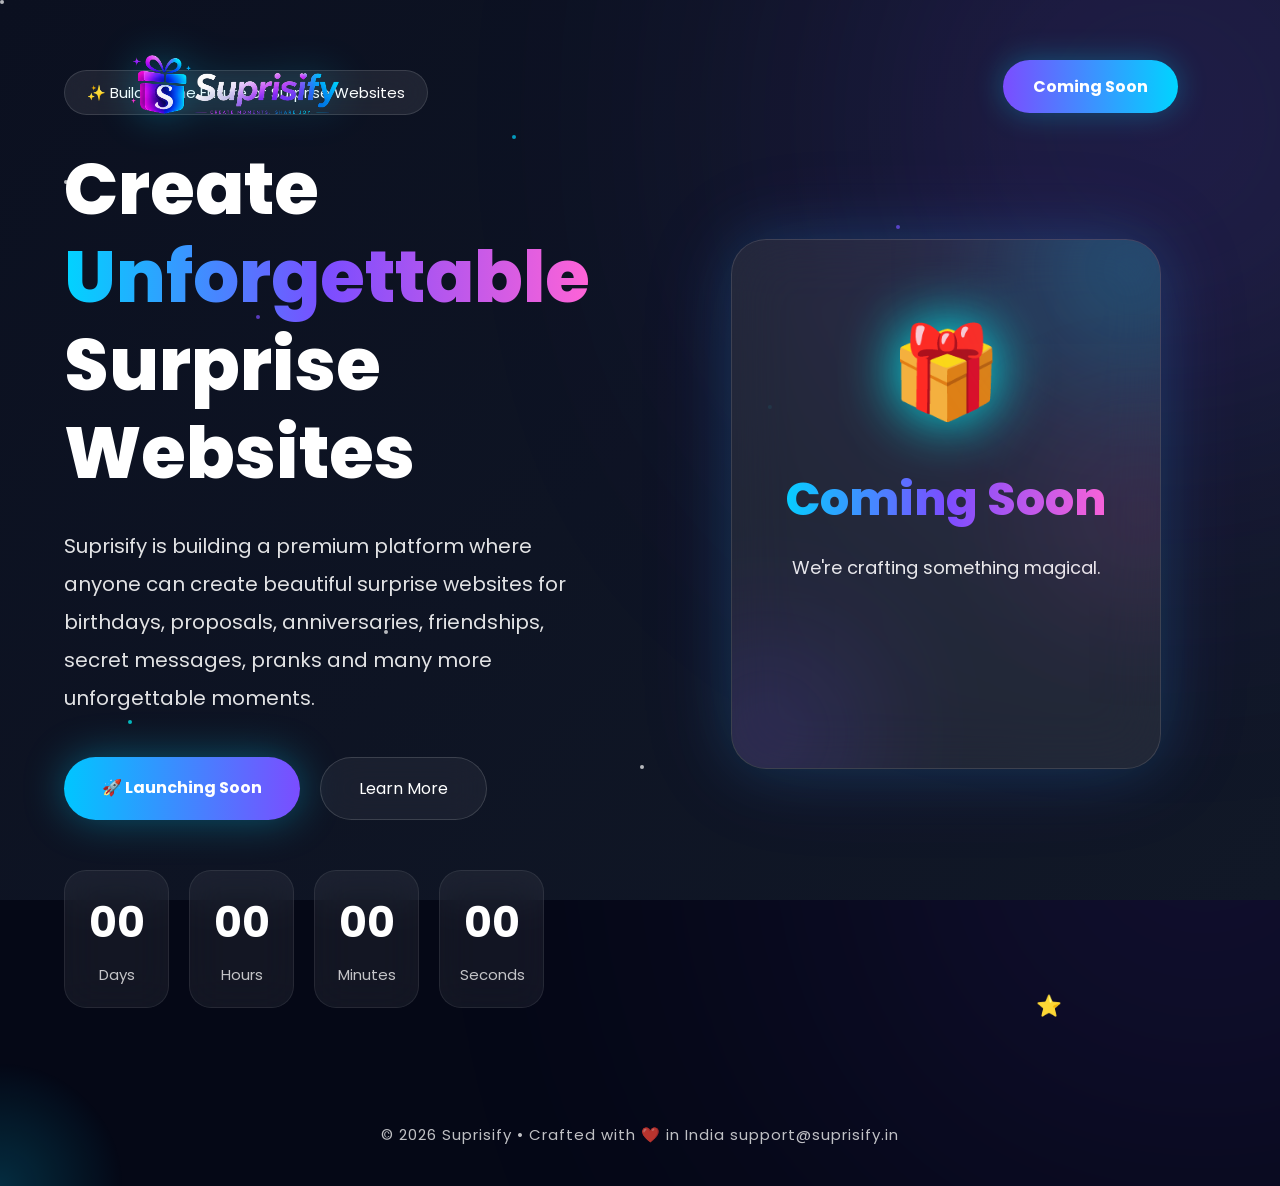
==== index.html @ 4adfb6b3 "Update index.html" ====
<!DOCTYPE html>
<html lang="en">

<head>

<meta charset="UTF-8">

<meta name="viewport" content="width=device-width, initial-scale=1.0">
<meta name="google-adsense-account" content="ca-pub-3147960949457616">

<title>Suprisify | Coming Soon</title>

<link rel="preconnect" href="https://fonts.googleapis.com">

<link rel="preconnect" href="https://fonts.gstatic.com" crossorigin>

<link href="https://fonts.googleapis.com/css2?family=Poppins:wght@300;400;500;600;700;800&display=swap" rel="stylesheet">

<link rel="stylesheet" href="style.css">

</head>

<body>

<div class="background"></div>

<div class="gradient"></div>

<div class="particles"></div>

<nav>

<div class="logo">
    <img src="logo.png" alt="Suprisify Logo">
</div>

<a href="#" class="navBtn">

Coming Soon

</a>

</nav>

<section class="hero">

<div class="left">

<span class="badge">

✨ Building the Future of Surprise Websites

</span>

<h1>

Create

<span>Unforgettable</span>

Surprise Websites

</h1>

<p>

Suprisify is building a premium platform where anyone can create beautiful surprise websites for birthdays, proposals, anniversaries, friendships, secret messages, pranks and many more unforgettable moments.

</p>

<div class="buttons">

<a href="#" class="primary">

🚀 Launching Soon

</a>

<a href="#" class="secondary">

Learn More

</a>

</div>

<div class="countdown">

<div>

<h2 id="days">

00

</h2>

<span>Days</span>

</div>

<div>

<h2 id="hours">

00

</h2>

<span>Hours</span>

</div>

<div>

<h2 id="minutes">

00

</h2>

<span>Minutes</span>

</div>

<div>

<h2 id="seconds">

00

</h2>

<span>Seconds</span>

</div>

</div>

</div>

<div class="right">

<div class="glassCard">

<div class="gift">

🎁

</div>

<h2>

Coming Soon

</h2>

<p>

We're crafting something magical.

</p>

<div class="circle one"></div>

<div class="circle two"></div>

<div class="circle three"></div>

</div>

</div>

</section>

<footer>

© 2026 Suprisify • Crafted with ❤️ in India
          support@suprisify.in
</footer>

<script src="script.js"></script>

</body>

</html>
---- style.css ----
*{
margin:0;
padding:0;
box-sizing:border-box;
font-family:'Poppins',sans-serif;
}

html{
scroll-behavior:smooth;
}

body{

background:#050816;
overflow-x:hidden;
color:#fff;
min-height:100vh;
position:relative;

}

/* Animated Background */

.background{

position:fixed;
top:0;
left:0;
width:100%;
height:100%;

background:
linear-gradient(
-45deg,
#0b1020,
#1b1d4e,
#2f0f6d,
#111827,
#0b1020
);

background-size:400% 400%;

animation:bgMove 15s ease infinite;

z-index:-5;

}

@keyframes bgMove{

0%{background-position:0% 50%;}

50%{background-position:100% 50%;}

100%{background-position:0% 50%;}

}

/* Purple Glow */

.gradient{

position:fixed;

width:600px;
height:600px;

right:-180px;
top:-180px;

border-radius:50%;

background:#7b4dff;

filter:blur(180px);

opacity:.25;

z-index:-4;

}

/* Navigation */

nav{

width:100%;

padding:25px 8%;

display:flex;

justify-content:space-between;

align-items:center;

position:absolute;

top:0;

left:0;

z-index:100;

}

.logo{

font-size:34px;

font-weight:800;

letter-spacing:.5px;

}

.navBtn{

padding:14px 30px;

border-radius:50px;

text-decoration:none;

color:white;

background:

linear-gradient(
90deg,
#7b4dff,
#00d4ff
);

font-weight:700;

transition:.4s;

box-shadow:

0 0 30px rgba(0,212,255,.3);

}

.navBtn:hover{

transform:translateY(-5px);

}

/* Hero */

.hero{

width:90%;

max-width:1400px;

margin:auto;

display:grid;

grid-template-columns:1fr 1fr;

gap:70px;

align-items:center;

min-height:100vh;

}

.left{

padding-top:70px;

}

.badge{

display:inline-block;

padding:10px 22px;

border-radius:40px;

background:rgba(255,255,255,.08);

border:1px solid rgba(255,255,255,.12);

backdrop-filter:blur(20px);

margin-bottom:30px;

font-size:15px;

}

.left h1{

font-size:72px;

line-height:88px;

font-weight:800;

margin-bottom:30px;

}

.left h1 span{

background:
linear-gradient(
90deg,
#00d4ff,
#7b4dff,
#ff63d7
);

-webkit-background-clip:text;

-webkit-text-fill-color:transparent;

}

.left p{

font-size:20px;

line-height:38px;

opacity:.88;

max-width:700px;

margin-bottom:40px;

}

/* Buttons */

.buttons{

display:flex;

gap:20px;

flex-wrap:wrap;

margin-bottom:50px;

}

.primary{

padding:18px 38px;

border-radius:60px;

text-decoration:none;

color:white;

font-weight:700;

background:
linear-gradient(
90deg,
#00c6ff,
#7b4dff
);

box-shadow:

0 0 40px rgba(0,212,255,.35);

transition:.4s;

}

.primary:hover{

transform:translateY(-6px);

}

.secondary{

padding:18px 38px;

border-radius:60px;

text-decoration:none;

color:white;

border:1px solid rgba(255,255,255,.15);

background:rgba(255,255,255,.05);

backdrop-filter:blur(18px);

transition:.4s;

}

.secondary:hover{

background:rgba(255,255,255,.12);

}
/* ===========================
RIGHT SIDE
=========================== */

.right{

display:flex;

justify-content:center;

align-items:center;

position:relative;

}

.glassCard{

position:relative;

width:430px;

height:530px;

padding:45px;

border-radius:35px;

background:rgba(255,255,255,.08);

backdrop-filter:blur(30px);

border:1px solid rgba(255,255,255,.12);

overflow:hidden;

box-shadow:

0 0 60px rgba(0,212,255,.15),

0 0 100px rgba(123,77,255,.12);

transition:.5s;

}

.glassCard:hover{

transform:translateY(-12px);

box-shadow:

0 0 70px rgba(0,212,255,.3),

0 0 120px rgba(123,77,255,.2);

}

/* ===========================
GIFT
=========================== */

.gift{

font-size:90px;

text-align:center;

margin-top:20px;

margin-bottom:25px;

animation:giftFloat 4s ease infinite;

filter:drop-shadow(0 0 30px cyan);

}

@keyframes giftFloat{

0%{

transform:translateY(0px);

}

50%{

transform:translateY(-18px) rotate(8deg);

}

100%{

transform:translateY(0px);

}

}

.glassCard h2{

text-align:center;

font-size:46px;

font-weight:800;

margin-bottom:18px;

background:linear-gradient(

90deg,

#00d4ff,

#7b4dff,

#ff63d7

);

-webkit-background-clip:text;

-webkit-text-fill-color:transparent;

}

.glassCard p{

text-align:center;

font-size:18px;

line-height:32px;

opacity:.9;

}

/* ===========================
GLOW CIRCLES
=========================== */

.circle{

position:absolute;

border-radius:50%;

filter:blur(80px);

}

.one{

width:180px;

height:180px;

background:#00d4ff;

top:-60px;

right:-60px;

opacity:.35;

}

.two{

width:150px;

height:150px;

background:#7b4dff;

bottom:-40px;

left:-40px;

opacity:.35;

}

.three{

width:120px;

height:120px;

background:#ff63d7;

top:210px;

right:-40px;

opacity:.25;

}

/* ===========================
COUNTDOWN
=========================== */

.countdown{

display:flex;

gap:20px;

flex-wrap:wrap;

margin-top:45px;

}

.countdown div{

width:105px;

padding:20px;

text-align:center;

border-radius:22px;

background:rgba(255,255,255,.06);

border:1px solid rgba(255,255,255,.08);

backdrop-filter:blur(18px);

transition:.4s;

}

.countdown div:hover{

transform:translateY(-8px);

background:rgba(255,255,255,.1);

}

.countdown h2{

font-size:42px;

margin-bottom:8px;

}

.countdown span{

font-size:15px;

opacity:.75;

}

/* ===========================
FOOTER
=========================== */

footer{

text-align:center;

padding:35px;

font-size:15px;

opacity:.75;

margin-top:40px;

}
/* ===========================
AURORA BACKGROUND
=========================== */

body::before{

content:"";

position:fixed;

top:-300px;
left:-300px;

width:700px;
height:700px;

background:#00d4ff;

border-radius:50%;

filter:blur(220px);

opacity:.15;

animation:aurora1 12s ease-in-out infinite;

z-index:-10;

}

body::after{

content:"";

position:fixed;

right:-250px;
bottom:-250px;

width:650px;
height:650px;

background:#7b4dff;

border-radius:50%;

filter:blur(220px);

opacity:.18;

animation:aurora2 14s ease-in-out infinite;

z-index:-10;

}

@keyframes aurora1{

0%{

transform:translate(0,0);

}

50%{

transform:translate(120px,90px);

}

100%{

transform:translate(0,0);

}

}

@keyframes aurora2{

0%{

transform:translate(0,0);

}

50%{

transform:translate(-120px,-100px);

}

100%{

transform:translate(0,0);

}

}

/* ===========================
PARTICLES
=========================== */

.particles{

position:fixed;

width:100%;
height:100%;

overflow:hidden;

pointer-events:none;

z-index:-1;

}

.particles::before{

content:"";

position:absolute;

width:4px;
height:4px;

background:white;

border-radius:50%;

box-shadow:

5vw 20vh white,
10vw 80vh cyan,
20vw 35vh #7b4dff,
30vw 70vh white,
40vw 15vh #00d4ff,
50vw 85vh white,
60vw 45vh cyan,
70vw 25vh #7b4dff,
80vw 60vh white,
90vw 10vh cyan;

animation:starsMove 18s linear infinite;

opacity:.7;

}

@keyframes starsMove{

0%{

transform:translateY(0);

}

100%{

transform:translateY(-120vh);

}

}

/* ===========================
FLOATING GLOW
=========================== */

.glassCard{

animation:floatCard 6s ease-in-out infinite;

}

@keyframes floatCard{

0%{

transform:translateY(0);

}

50%{

transform:translateY(-15px);

}

100%{

transform:translateY(0);

}

}

/* ===========================
BUTTON EFFECT
=========================== */

.primary{

position:relative;

overflow:hidden;

}

.primary::before{

content:"";

position:absolute;

top:0;

left:-120%;

width:100%;
height:100%;

background:

linear-gradient(

90deg,

transparent,

rgba(255,255,255,.35),

transparent

);

transition:1s;

}

.primary:hover::before{

left:120%;

}

/* ===========================
FOOTER
=========================== */

footer{

margin-top:80px;

padding-bottom:40px;

font-size:15px;

letter-spacing:1px;

}

/* ===========================
RESPONSIVE
=========================== */

@media(max-width:980px){

.hero{

grid-template-columns:1fr;

text-align:center;

padding-top:120px;

}

.left{

order:2;

}

.right{

order:1;

margin-bottom:60px;

}

.left h1{

font-size:52px;

line-height:64px;

}

.left p{

font-size:18px;

line-height:32px;

margin:auto;

}

.buttons{

justify-content:center;

}

.countdown{

justify-content:center;

}

.glassCard{

width:90%;

max-width:420px;

height:auto;

padding:35px;

}

}

@media(max-width:600px){

nav{

padding:20px;

}

.logo{

font-size:24px;

}

.navBtn{

padding:10px 20px;

font-size:14px;

}

.left h1{

font-size:42px;

line-height:52px;

}

.badge{

font-size:13px;

}

.countdown div{

width:80px;

padding:15px;

}

.countdown h2{

font-size:30px;

}

.glassCard h2{

font-size:36px;

}

.gift{

font-size:70px;

}

}

.logo{
    background: transparent;
    padding: 10px;
    border-radius: 15px;
}

.logo img{
    width:240px;
    display:block;
    filter: drop-shadow(0 0 20px rgba(0,212,255,.4));
}
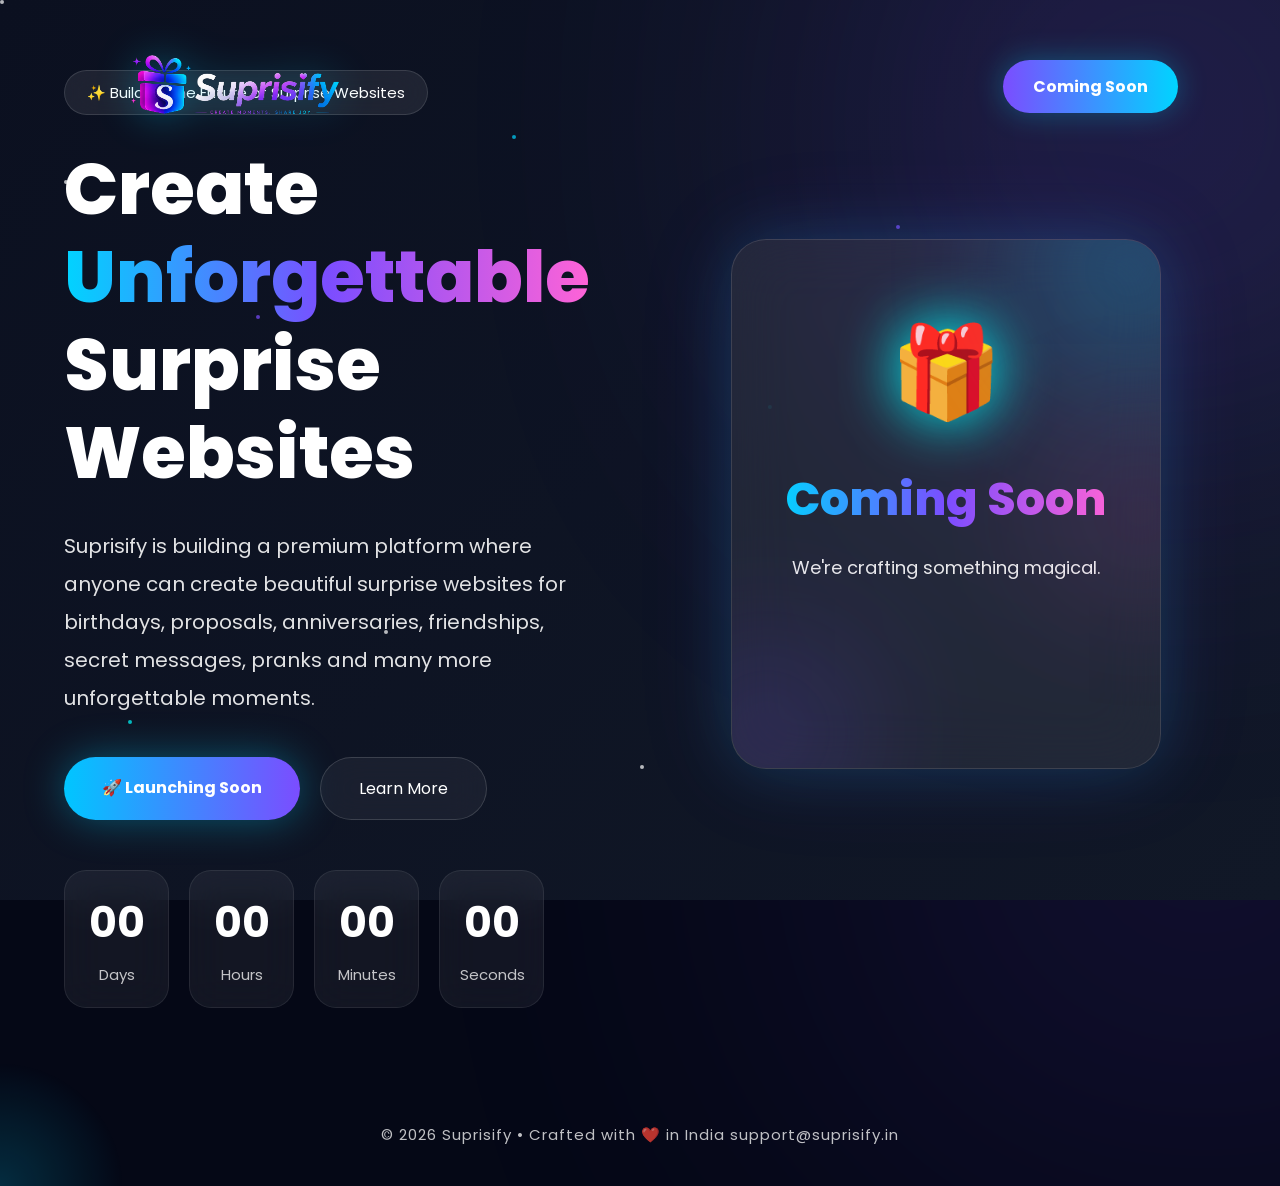
==== commit 69a4b8d3: "Update index.html" ====
--- a/index.html
+++ b/index.html
@@ -7,7 +7,8 @@
 
 <meta name="viewport" content="width=device-width, initial-scale=1.0">
 <meta name="google-adsense-account" content="ca-pub-3147960949457616">
-
+<script async src="https://pagead2.googlesyndication.com/pagead/js/adsbygoogle.js?client=ca-pub-3147960949457616"
+     crossorigin="anonymous"></script>
 <title>Suprisify | Coming Soon</title>
 
 <link rel="preconnect" href="https://fonts.googleapis.com">
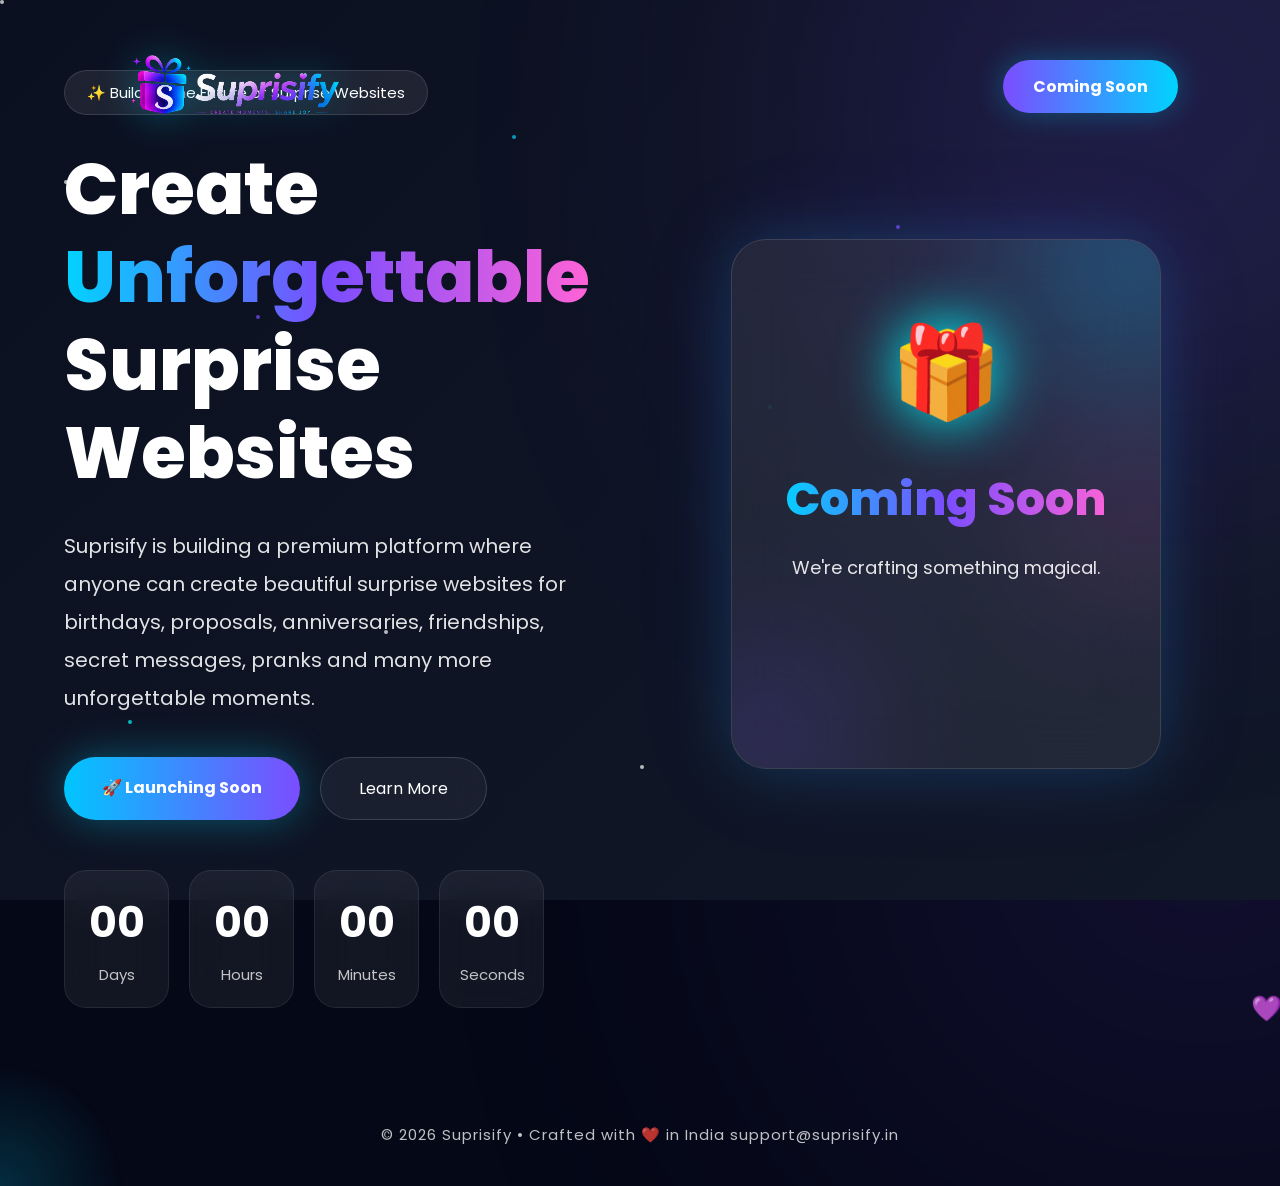
==== commit 1ded6517: "Fix script tag formatting in index.html" ====
--- a/index.html
+++ b/index.html
@@ -7,8 +7,7 @@
 
 <meta name="viewport" content="width=device-width, initial-scale=1.0">
 <meta name="google-adsense-account" content="ca-pub-3147960949457616">
-<script async src="https://pagead2.googlesyndication.com/pagead/js/adsbygoogle.js?client=ca-pub-3147960949457616"
-     crossorigin="anonymous"></script>
+<script async src="https://pagead2.googlesyndication.com/pagead/js/adsbygoogle.js?client=ca-pub-3147960949457616" crossorigin="anonymous"></script>
 <title>Suprisify | Coming Soon</title>
 
 <link rel="preconnect" href="https://fonts.googleapis.com">
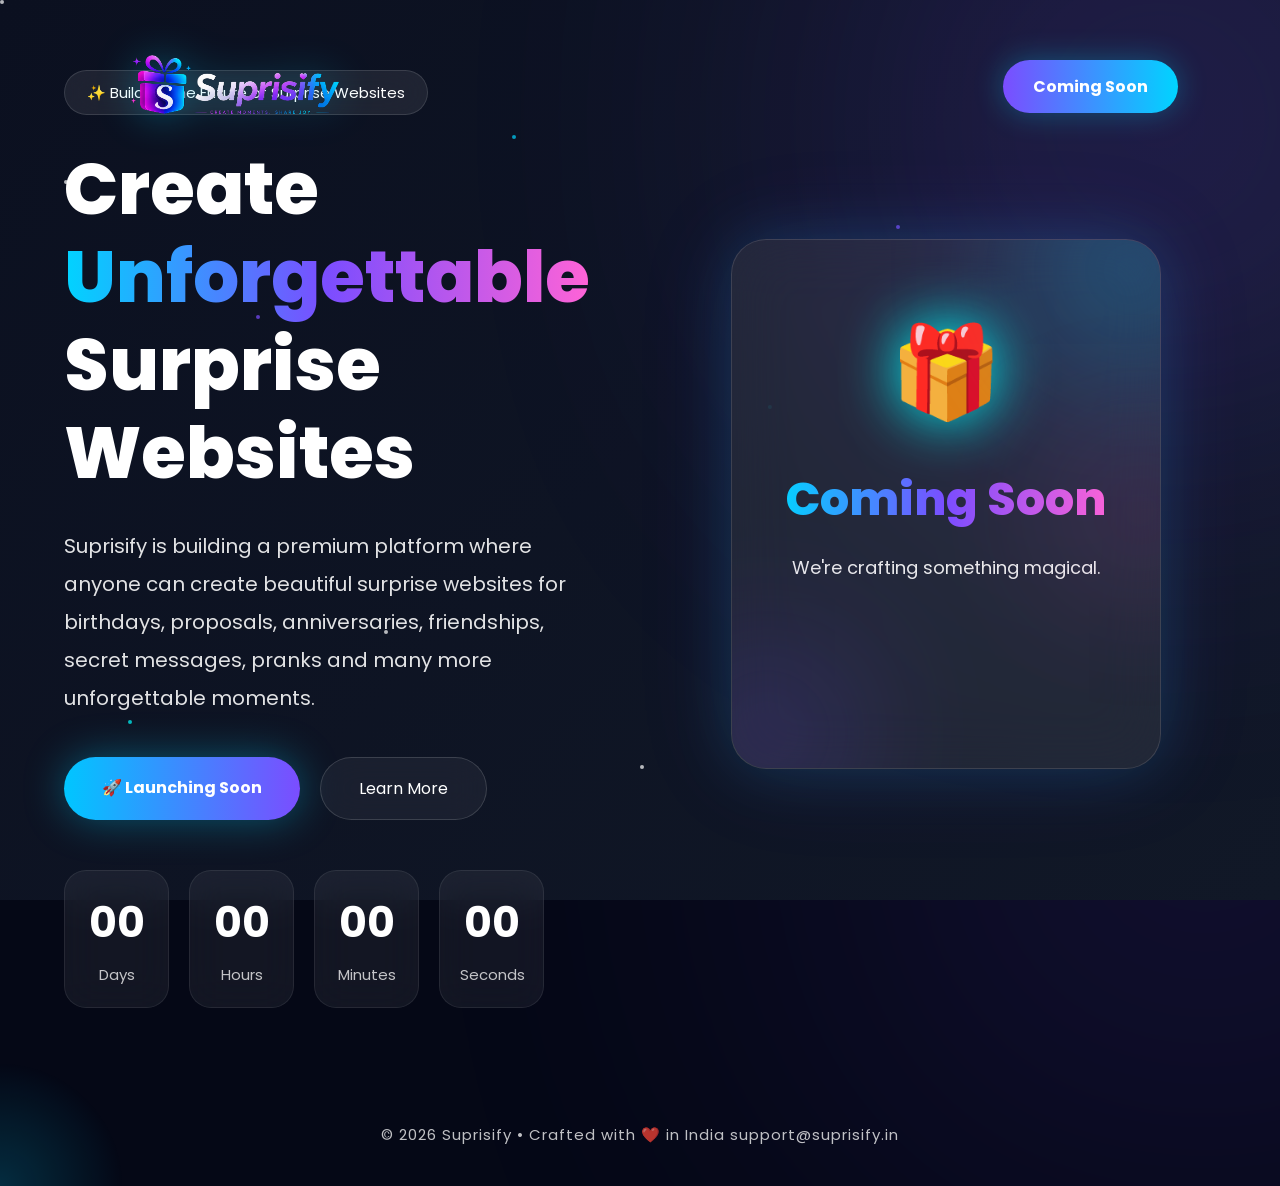
==== commit 3bed558c: "Update index.html" ====
--- a/index.html
+++ b/index.html
@@ -7,7 +7,8 @@
 
 <meta name="viewport" content="width=device-width, initial-scale=1.0">
 <meta name="google-adsense-account" content="ca-pub-3147960949457616">
-<script async src="https://pagead2.googlesyndication.com/pagead/js/adsbygoogle.js?client=ca-pub-3147960949457616" crossorigin="anonymous"></script>
+<script async src="https://pagead2.googlesyndication.com/pagead/js/adsbygoogle.js?client=ca-pub-3147960949457616"
+     crossorigin="anonymous"></script>
 <title>Suprisify | Coming Soon</title>
 
 <link rel="preconnect" href="https://fonts.googleapis.com">
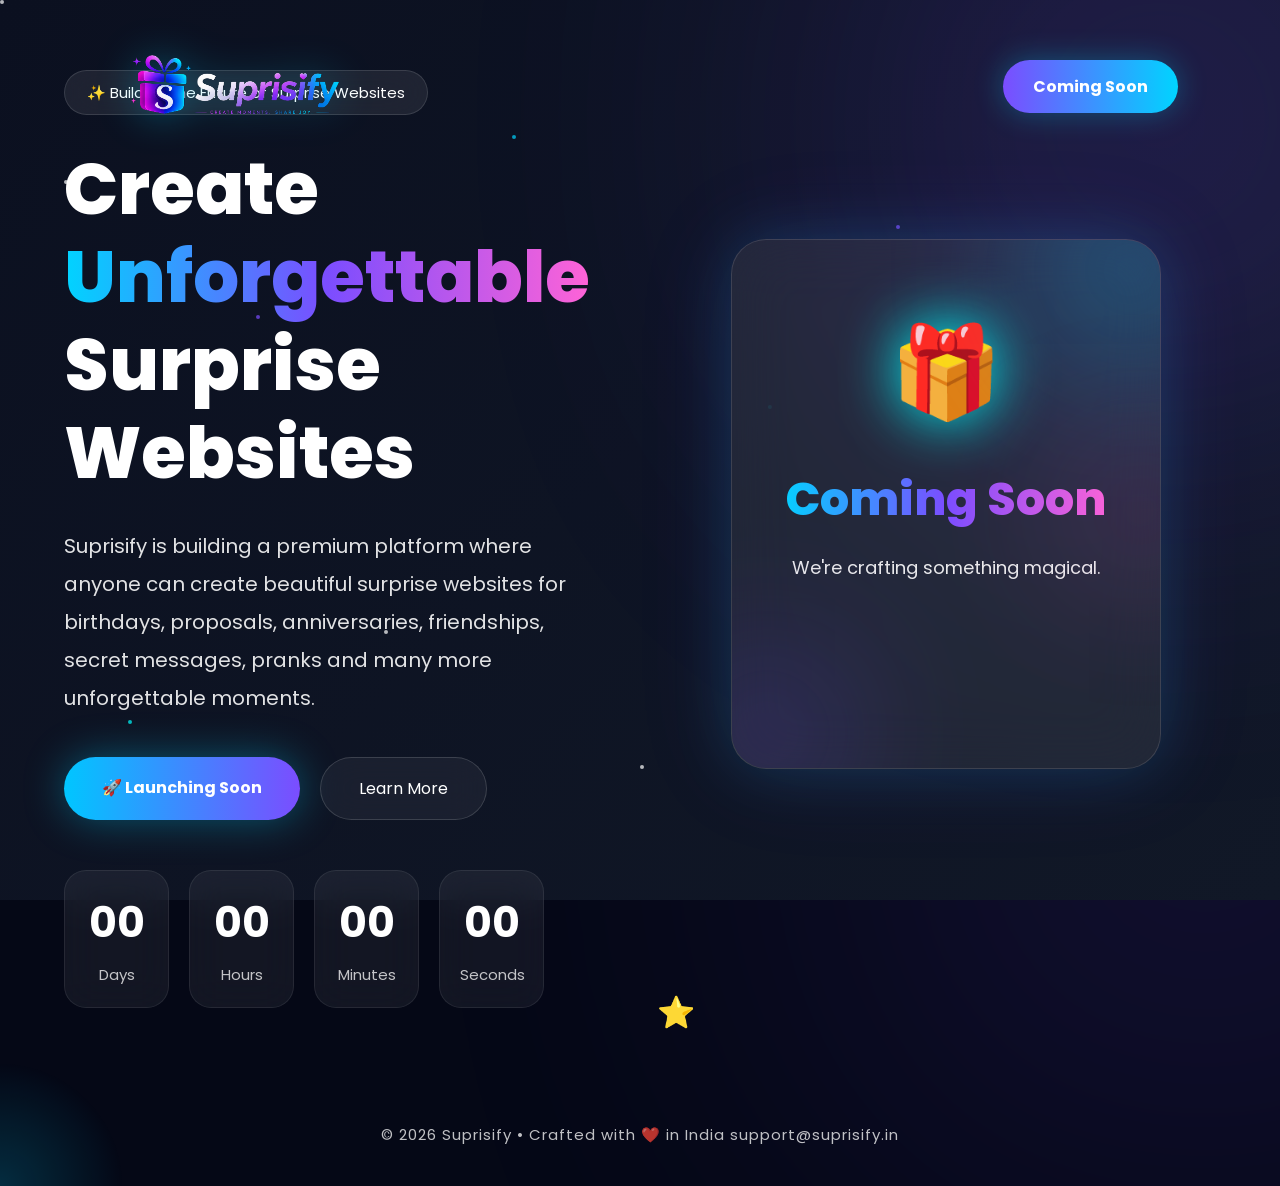
==== commit a199303c: "Update index.html" ====
--- a/index.html
+++ b/index.html
@@ -6,7 +6,6 @@
 <meta charset="UTF-8">
 
 <meta name="viewport" content="width=device-width, initial-scale=1.0">
-<meta name="google-adsense-account" content="ca-pub-3147960949457616">
 <script async src="https://pagead2.googlesyndication.com/pagead/js/adsbygoogle.js?client=ca-pub-3147960949457616"
      crossorigin="anonymous"></script>
 <title>Suprisify | Coming Soon</title>
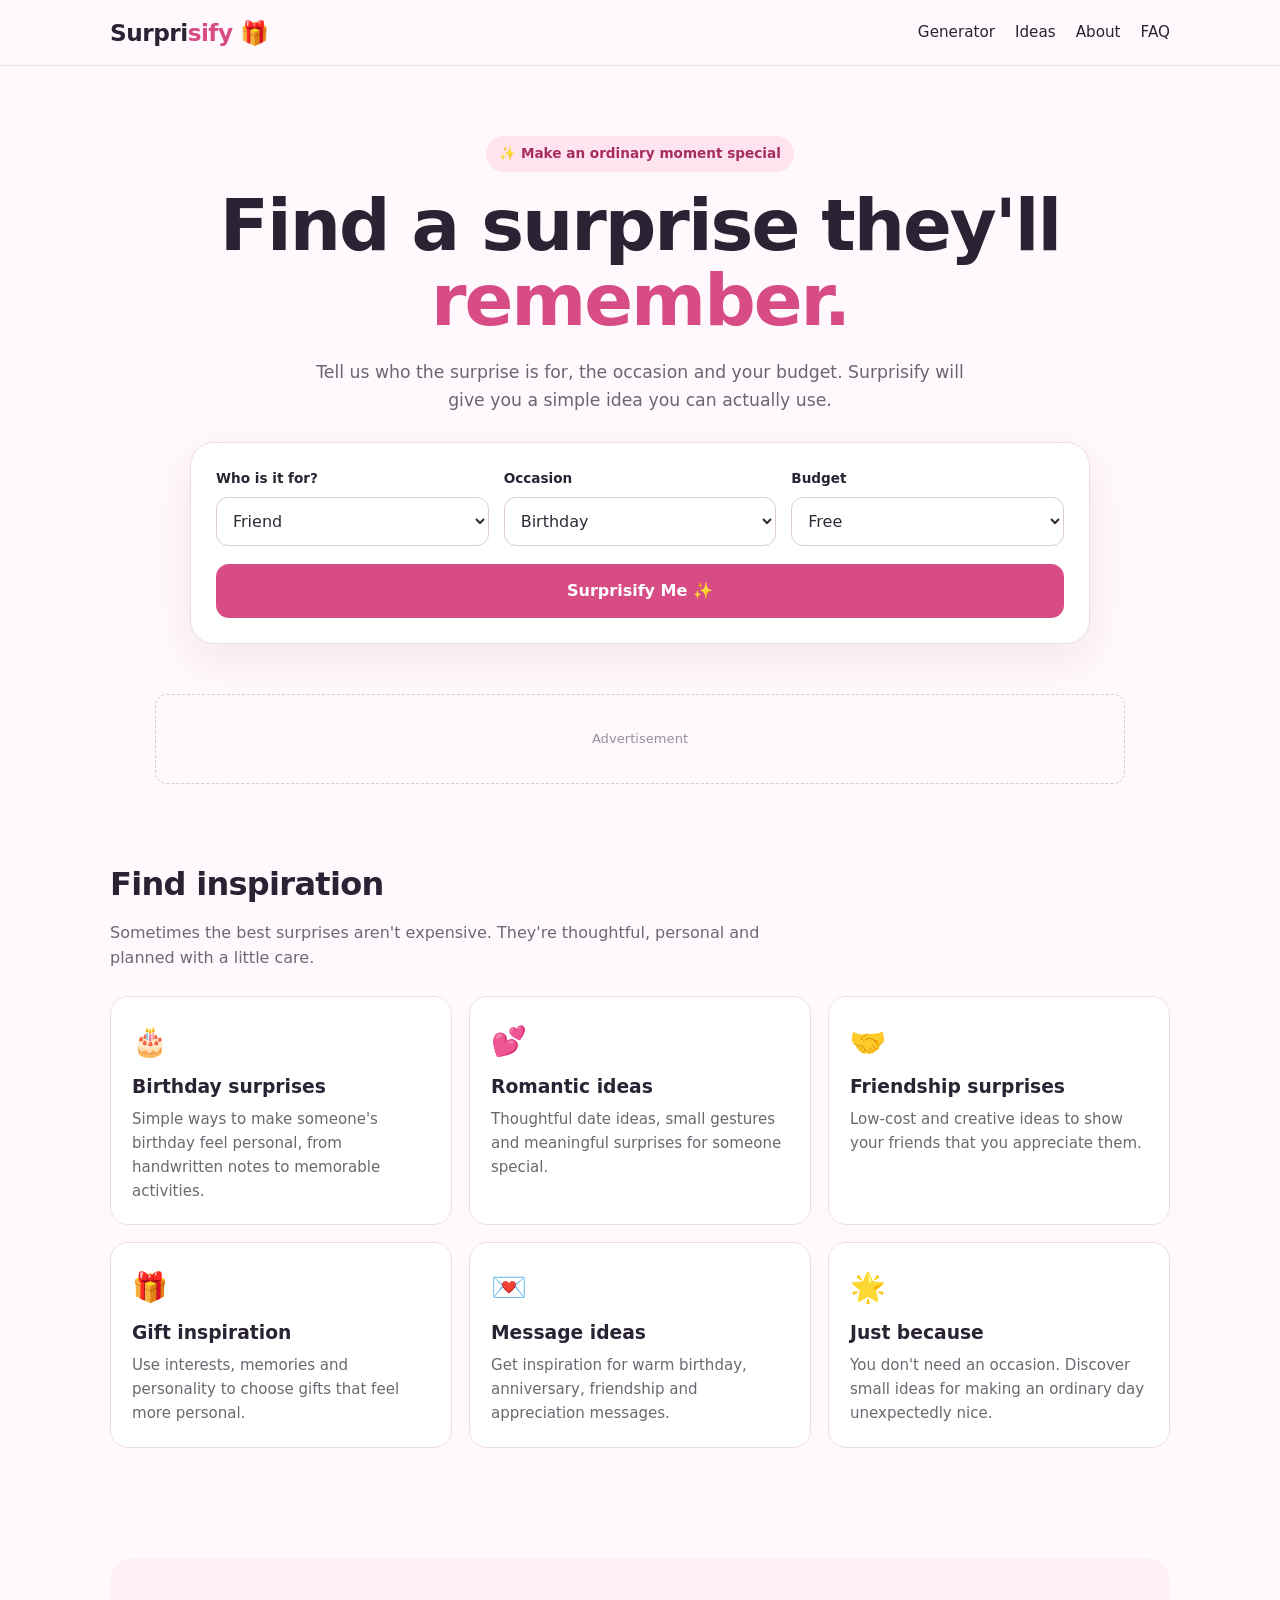
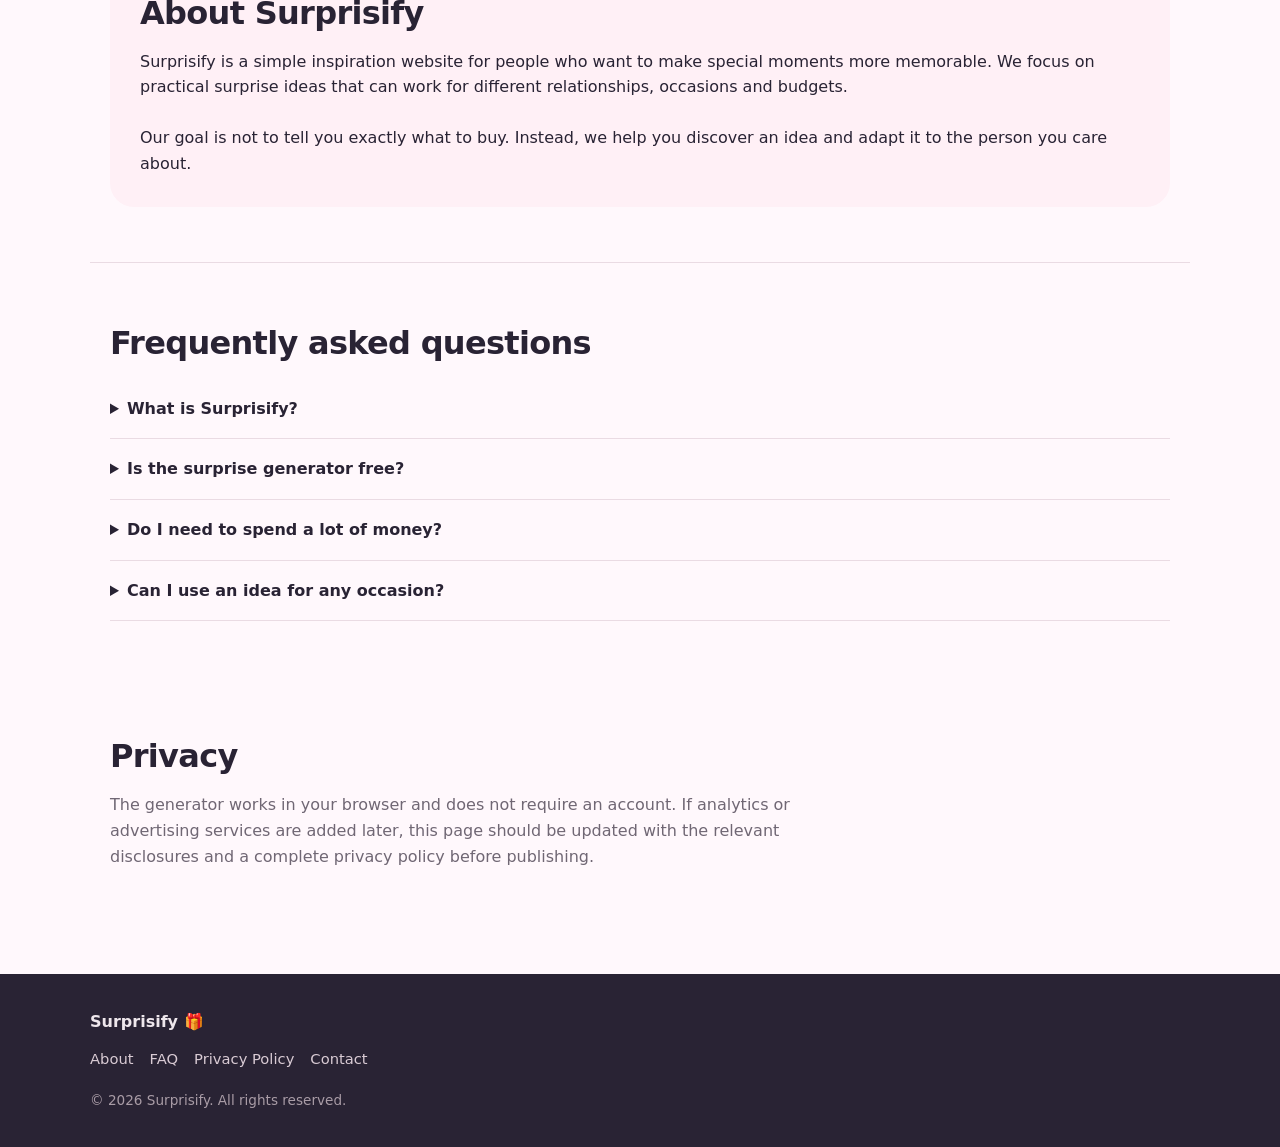
==== commit 847ce77e: "Rename index-1.html to index.html" ====
--- a/index.html
+++ b/index.html
@@ -1,185 +1,531 @@
 <!DOCTYPE html>
 <html lang="en">
-
 <head>
-
-<meta charset="UTF-8">
-
-<meta name="viewport" content="width=device-width, initial-scale=1.0">
-<script async src="https://pagead2.googlesyndication.com/pagead/js/adsbygoogle.js?client=ca-pub-3147960949457616"
-     crossorigin="anonymous"></script>
-<title>Suprisify | Coming Soon</title>
-
-<link rel="preconnect" href="https://fonts.googleapis.com">
-
-<link rel="preconnect" href="https://fonts.gstatic.com" crossorigin>
-
-<link href="https://fonts.googleapis.com/css2?family=Poppins:wght@300;400;500;600;700;800&display=swap" rel="stylesheet">
-
-<link rel="stylesheet" href="style.css">
-
+  <meta charset="UTF-8">
+  <meta name="viewport" content="width=device-width, initial-scale=1.0">
+  <meta name="description" content="Surprisify helps you discover thoughtful surprise ideas, gifts, activities and messages for birthdays, anniversaries, friends, family and special people.">
+  <meta name="keywords" content="surprise ideas, birthday surprise, gift ideas, romantic surprises, anniversary ideas, surprise generator">
+  <meta name="author" content="Surprisify">
+  <meta name="robots" content="index, follow">
+  <meta property="og:title" content="Surprisify — Find Your Perfect Surprise">
+  <meta property="og:description" content="Get a thoughtful surprise idea in seconds.">
+  <meta property="og:type" content="website">
+  <title>Surprisify — Find Your Perfect Surprise 🎁</title>
+
+  <style>
+    * { box-sizing: border-box; margin: 0; padding: 0; }
+    html { scroll-behavior: smooth; }
+    body {
+      font-family: Inter, system-ui, -apple-system, BlinkMacSystemFont, "Segoe UI", sans-serif;
+      color: #292334;
+      background: #fff8fc;
+      line-height: 1.6;
+    }
+    a { color: inherit; text-decoration: none; }
+    button, select { font: inherit; }
+
+    header {
+      position: sticky;
+      top: 0;
+      z-index: 10;
+      background: rgba(255,248,252,.94);
+      backdrop-filter: blur(12px);
+      border-bottom: 1px solid #f0dfe9;
+    }
+    .nav {
+      max-width: 1100px;
+      margin: auto;
+      padding: 14px 20px;
+      display: flex;
+      align-items: center;
+      justify-content: space-between;
+      gap: 20px;
+    }
+    .logo { font-size: 1.45rem; font-weight: 800; letter-spacing: -.5px; }
+    .logo span { color: #d84c86; }
+    nav { display: flex; gap: 20px; font-size: .95rem; }
+    nav a:hover { color: #d84c86; }
+
+    .hero {
+      max-width: 1100px;
+      margin: auto;
+      padding: 70px 20px 45px;
+      text-align: center;
+    }
+    .badge {
+      display: inline-block;
+      padding: 7px 13px;
+      border-radius: 999px;
+      background: #ffe3ef;
+      color: #a62d61;
+      font-weight: 700;
+      font-size: .85rem;
+      margin-bottom: 16px;
+    }
+    h1 {
+      font-size: clamp(2.2rem, 7vw, 4.5rem);
+      line-height: 1.05;
+      letter-spacing: -2px;
+      max-width: 850px;
+      margin: auto;
+    }
+    .hero h1 span { color: #d84c86; }
+    .hero p {
+      max-width: 680px;
+      margin: 20px auto 28px;
+      color: #6d6471;
+      font-size: 1.08rem;
+    }
+
+    .generator {
+      max-width: 900px;
+      margin: 15px auto 0;
+      background: white;
+      border: 1px solid #efdce7;
+      border-radius: 24px;
+      padding: 25px;
+      box-shadow: 0 16px 45px rgba(86, 35, 61, .08);
+      text-align: left;
+    }
+    .fields {
+      display: grid;
+      grid-template-columns: repeat(3, 1fr);
+      gap: 15px;
+    }
+    label { display: block; font-size: .85rem; font-weight: 750; margin-bottom: 7px; }
+    select {
+      width: 100%;
+      padding: 13px 12px;
+      border: 1px solid #decbd6;
+      border-radius: 12px;
+      background: #fff;
+      color: #302936;
+      outline: none;
+    }
+    select:focus { border-color: #d84c86; }
+
+    .primary {
+      width: 100%;
+      border: 0;
+      border-radius: 13px;
+      padding: 14px 18px;
+      margin-top: 18px;
+      background: #d84c86;
+      color: white;
+      font-weight: 800;
+      cursor: pointer;
+      transition: transform .15s, opacity .15s;
+    }
+    .primary:hover { transform: translateY(-1px); opacity: .94; }
+
+    #result {
+      display: none;
+      margin-top: 20px;
+      padding: 20px;
+      border-radius: 17px;
+      background: #fff0f6;
+      border: 1px solid #f2c8dc;
+    }
+    #result.show { display: block; }
+    #result h3 { margin-bottom: 5px; color: #9e285c; }
+    #idea { font-size: 1.03rem; }
+    .result-actions { display: flex; gap: 10px; margin-top: 13px; }
+    .secondary {
+      border: 1px solid #d9bccb;
+      background: white;
+      padding: 9px 13px;
+      border-radius: 10px;
+      cursor: pointer;
+      font-weight: 700;
+    }
+
+    .section {
+      max-width: 1100px;
+      margin: auto;
+      padding: 55px 20px;
+    }
+    .section h2 { font-size: 2rem; margin-bottom: 10px; letter-spacing: -.7px; }
+    .section-intro { color: #706774; margin-bottom: 25px; max-width: 700px; }
+
+    .cards {
+      display: grid;
+      grid-template-columns: repeat(3, 1fr);
+      gap: 17px;
+    }
+    .card {
+      background: white;
+      border: 1px solid #efdee7;
+      border-radius: 18px;
+      padding: 21px;
+    }
+    .card .emoji { font-size: 1.8rem; }
+    .card h3 { margin: 8px 0 5px; }
+    .card p { color: #6e6670; font-size: .94rem; }
+
+    .ad-space {
+      max-width: 970px;
+      min-height: 90px;
+      margin: 5px auto 20px;
+      padding: 15px;
+      border: 1px dashed #dccbd5;
+      border-radius: 12px;
+      display: flex;
+      align-items: center;
+      justify-content: center;
+      color: #9b9099;
+      font-size: .82rem;
+    }
+
+    .faq { border-top: 1px solid #eadbe3; }
+    details { padding: 17px 0; border-bottom: 1px solid #eadbe3; }
+    summary { cursor: pointer; font-weight: 750; }
+    details p { color: #6d6470; padding-top: 9px; max-width: 800px; }
+
+    .about {
+      background: #fff0f6;
+      border-radius: 24px;
+      padding: 30px;
+    }
+
+    footer {
+      margin-top: 25px;
+      background: #292334;
+      color: #eee7ec;
+      padding: 35px 20px;
+    }
+    .footer-inner { max-width: 1100px; margin: auto; }
+    .footer-links { display: flex; flex-wrap: wrap; gap: 16px; margin-top: 12px; }
+    .footer-links a { color: #d9cbd4; font-size: .92rem; }
+    .copyright { margin-top: 20px; color: #a99ca6; font-size: .85rem; }
+
+    @media (max-width: 760px) {
+      nav { display: none; }
+      .hero { padding-top: 50px; }
+      .fields, .cards { grid-template-columns: 1fr; }
+      .generator { padding: 18px; }
+      .section { padding: 42px 20px; }
+      h1 { letter-spacing: -1.2px; }
+    }
+  </style>
 </head>
 
 <body>
-
-<div class="background"></div>
-
-<div class="gradient"></div>
-
-<div class="particles"></div>
-
-<nav>
-
-<div class="logo">
-    <img src="logo.png" alt="Suprisify Logo">
-</div>
-
-<a href="#" class="navBtn">
-
-Coming Soon
-
-</a>
-
-</nav>
-
-<section class="hero">
-
-<div class="left">
-
-<span class="badge">
-
-✨ Building the Future of Surprise Websites
-
-</span>
-
-<h1>
-
-Create
-
-<span>Unforgettable</span>
-
-Surprise Websites
-
-</h1>
-
-<p>
-
-Suprisify is building a premium platform where anyone can create beautiful surprise websites for birthdays, proposals, anniversaries, friendships, secret messages, pranks and many more unforgettable moments.
-
-</p>
-
-<div class="buttons">
-
-<a href="#" class="primary">
-
-🚀 Launching Soon
-
-</a>
-
-<a href="#" class="secondary">
-
-Learn More
-
-</a>
-
-</div>
-
-<div class="countdown">
-
-<div>
-
-<h2 id="days">
-
-00
-
-</h2>
-
-<span>Days</span>
-
-</div>
-
-<div>
-
-<h2 id="hours">
-
-00
-
-</h2>
-
-<span>Hours</span>
-
-</div>
-
-<div>
-
-<h2 id="minutes">
-
-00
-
-</h2>
-
-<span>Minutes</span>
-
-</div>
-
-<div>
-
-<h2 id="seconds">
-
-00
-
-</h2>
-
-<span>Seconds</span>
-
-</div>
-
-</div>
-
-</div>
-
-<div class="right">
-
-<div class="glassCard">
-
-<div class="gift">
-
-🎁
-
-</div>
-
-<h2>
-
-Coming Soon
-
-</h2>
-
-<p>
-
-We're crafting something magical.
-
-</p>
-
-<div class="circle one"></div>
-
-<div class="circle two"></div>
-
-<div class="circle three"></div>
-
-</div>
-
-</div>
-
-</section>
+<header>
+  <div class="nav">
+    <a class="logo" href="#home">Surpri<span>sify</span> 🎁</a>
+    <nav>
+      <a href="#generator">Generator</a>
+      <a href="#ideas">Ideas</a>
+      <a href="#about">About</a>
+      <a href="#faq">FAQ</a>
+    </nav>
+  </div>
+</header>
+
+<main id="home">
+  <section class="hero">
+    <div class="badge">✨ Make an ordinary moment special</div>
+    <h1>Find a surprise they'll <span>remember.</span></h1>
+    <p>Tell us who the surprise is for, the occasion and your budget. Surprisify will give you a simple idea you can actually use.</p>
+
+    <div class="generator" id="generator">
+      <div class="fields">
+        <div>
+          <label for="person">Who is it for?</label>
+          <select id="person">
+            <option>Friend</option>
+            <option>Partner</option>
+            <option>Family</option>
+            <option>Crush</option>
+            <option>Anyone special</option>
+          </select>
+        </div>
+        <div>
+          <label for="occasion">Occasion</label>
+          <select id="occasion">
+            <option>Birthday</option>
+            <option>Anniversary</option>
+            <option>Just Because</option>
+            <option>Celebration</option>
+            <option>Long Distance</option>
+          </select>
+        </div>
+        <div>
+          <label for="budget">Budget</label>
+          <select id="budget">
+            <option>Free</option>
+            <option>Low</option>
+            <option>Medium</option>
+          </select>
+        </div>
+      </div>
+
+      <button class="primary" onclick="generateIdea()">Surprisify Me ✨</button>
+
+      <div id="result">
+        <h3>Your surprise idea 💝</h3>
+        <p id="idea"></p>
+        <div class="result-actions">
+          <button class="secondary" onclick="generateIdea()">Try another</button>
+          <button class="secondary" onclick="copyIdea()">Copy idea</button>
+        </div>
+      </div>
+    </div>
+  </section>
+
+  <div class="ad-space" aria-label="Advertisement space">Advertisement</div>
+
+  <section class="section" id="ideas">
+    <h2>Find inspiration</h2>
+    <p class="section-intro">Sometimes the best surprises aren't expensive. They're thoughtful, personal and planned with a little care.</p>
+
+    <div class="cards">
+      <article class="card">
+        <div class="emoji">🎂</div>
+        <h3>Birthday surprises</h3>
+        <p>Simple ways to make someone's birthday feel personal, from handwritten notes to memorable activities.</p>
+      </article>
+      <article class="card">
+        <div class="emoji">💕</div>
+        <h3>Romantic ideas</h3>
+        <p>Thoughtful date ideas, small gestures and meaningful surprises for someone special.</p>
+      </article>
+      <article class="card">
+        <div class="emoji">🤝</div>
+        <h3>Friendship surprises</h3>
+        <p>Low-cost and creative ideas to show your friends that you appreciate them.</p>
+      </article>
+      <article class="card">
+        <div class="emoji">🎁</div>
+        <h3>Gift inspiration</h3>
+        <p>Use interests, memories and personality to choose gifts that feel more personal.</p>
+      </article>
+      <article class="card">
+        <div class="emoji">💌</div>
+        <h3>Message ideas</h3>
+        <p>Get inspiration for warm birthday, anniversary, friendship and appreciation messages.</p>
+      </article>
+      <article class="card">
+        <div class="emoji">🌟</div>
+        <h3>Just because</h3>
+        <p>You don't need an occasion. Discover small ideas for making an ordinary day unexpectedly nice.</p>
+      </article>
+    </div>
+  </section>
+
+  <section class="section" id="about">
+    <div class="about">
+      <h2>About Surprisify</h2>
+      <p>Surprisify is a simple inspiration website for people who want to make special moments more memorable. We focus on practical surprise ideas that can work for different relationships, occasions and budgets.</p>
+      <br>
+      <p>Our goal is not to tell you exactly what to buy. Instead, we help you discover an idea and adapt it to the person you care about.</p>
+    </div>
+  </section>
+
+  <section class="section faq" id="faq">
+    <h2>Frequently asked questions</h2>
+    <details>
+      <summary>What is Surprisify?</summary>
+      <p>Surprisify is an online source of surprise inspiration, including gift ideas, activities, messages and simple ways to celebrate people you care about.</p>
+    </details>
+    <details>
+      <summary>Is the surprise generator free?</summary>
+      <p>Yes. The generator on this website is designed to be free to use.</p>
+    </details>
+    <details>
+      <summary>Do I need to spend a lot of money?</summary>
+      <p>No. Many memorable surprises are based on time, creativity and personal thought rather than cost.</p>
+    </details>
+    <details>
+      <summary>Can I use an idea for any occasion?</summary>
+      <p>Absolutely. Treat the generated idea as inspiration and adjust it to suit the person, occasion and your relationship.</p>
+    </details>
+  </section>
+
+  <section class="section">
+    <h2>Privacy</h2>
+    <p class="section-intro">The generator works in your browser and does not require an account. If analytics or advertising services are added later, this page should be updated with the relevant disclosures and a complete privacy policy before publishing.</p>
+  </section>
+</main>
 
 <footer>
-
-© 2026 Suprisify • Crafted with ❤️ in India
-          support@suprisify.in
+  <div class="footer-inner">
+    <strong>Surprisify 🎁</strong>
+    <div class="footer-links">
+      <a href="#about">About</a>
+      <a href="#faq">FAQ</a>
+      <a href="#privacy">Privacy Policy</a>
+      <a href="#contact">Contact</a>
+    </div>
+    <p class="copyright">© 2026 Surprisify. All rights reserved.</p>
+  </div>
 </footer>
 
-<script src="script.js"></script>
-
+<script>
+  const ideas = {
+    "Friend": {
+      "Birthday": {
+        "Free": ["Make a short video using your favorite shared memories and send it at midnight.", "Write a handwritten-style digital letter listing five things you appreciate about your friend.", "Create a mini treasure hunt using clues based on your funniest memories together."],
+        "Low": ["Put together a small snack-and-memory box with their favorite treats and printed photos.", "Plan a surprise evening walk with their favorite playlist and a small dessert stop."],
+        "Medium": ["Plan a themed day around something your friend loves, including food, an activity and a small personalized gift."]
+      },
+      "Anniversary": {
+        "Free": ["Create a timeline of your best friendship memories and share it as a digital card.", "Recreate the first funny or memorable moment you both remember and document it with a photo."],
+        "Low": ["Make a friendship scrapbook with photos, inside jokes and short notes.", "Arrange a favorite-food picnic and bring a small memory card for them."],
+        "Medium": ["Plan a full friendship day around three places or activities that represent your journey together."]
+      },
+      "Just Because": {
+        "Free": ["Send an unexpected message telling them one specific thing they do that makes your life better.", "Make a playlist named after an inside joke you both share."],
+        "Low": ["Drop off their favorite snack with a tiny note saying, 'No reason. Just thought of you.'"],
+        "Medium": ["Organize a surprise hangout around an activity they have wanted to try."]
+      },
+      "Celebration": {
+        "Free": ["Make a funny digital congratulations card featuring your favorite photo of them.", "Create a short celebration video with messages from mutual friends."],
+        "Low": ["Bring their favorite dessert and celebrate with a small surprise at home."],
+        "Medium": ["Plan a small themed celebration with their favorite food, music and a personalized keepsake."]
+      },
+      "Long Distance": {
+        "Free": ["Schedule a video call and prepare a list of old memories to talk about together.", "Send a digital photo collage with a personal note."],
+        "Low": ["Order or send a small favorite snack with a handwritten note."],
+        "Medium": ["Plan a virtual movie night with matching snacks and a surprise digital card."]
+      }
+    },
+
+    "Partner": {
+      "Birthday": {
+        "Free": ["Write a letter called 'The little things I love about you' and include specific memories.", "Create a private digital page counting down to their birthday with messages and photos."],
+        "Low": ["Prepare a small box containing favorite snacks, photos and tiny notes for different moods.", "Plan a surprise breakfast and leave a sweet note beside it."],
+        "Medium": ["Plan a personalized date based entirely on their favorite food, music and activity."]
+      },
+      "Anniversary": {
+        "Free": ["Recreate your first-date conversation with questions about what you both remember.", "Make a digital memory book with your favorite moments together."],
+        "Low": ["Recreate a favorite date at home with the same food, music and a handwritten note."],
+        "Medium": ["Plan a surprise experience connected to a place, hobby or memory that matters to both of you."]
+      },
+      "Just Because": {
+        "Free": ["Send a message describing one ordinary moment with them that you secretly love.", "Make a playlist of songs connected to your relationship."],
+        "Low": ["Surprise them with their favorite drink and a note after an ordinary day."],
+        "Medium": ["Plan a mystery date where you reveal each activity one step at a time."]
+      },
+      "Celebration": {
+        "Free": ["Create a small digital celebration card with your favorite photos together.", "Write a list of 10 reasons you're proud of them."],
+        "Low": ["Prepare their favorite meal and turn the evening into a mini celebration."],
+        "Medium": ["Arrange a personalized celebration evening with decorations, favorite food and a meaningful keepsake."]
+      },
+      "Long Distance": {
+        "Free": ["Create a shared online playlist and write a message explaining the meaning behind each song.", "Plan a virtual dinner where you both cook the same simple meal."],
+        "Low": ["Send a care package with snacks, photos and a note to open each day.", "Send their favorite treat with a small surprise letter."],
+        "Medium": ["Plan a virtual date with matching food, a movie and a surprise digital gift."]
+      }
+    },
+
+    "Family": {
+      "Birthday": {
+        "Free": ["Make a family memory video using old photos and short messages from everyone.", "Write a letter sharing your favorite family memory with them."],
+        "Low": ["Prepare their favorite breakfast and decorate the table with family photos."],
+        "Medium": ["Organize a family activity based on their favorite hobby and finish with their favorite meal."]
+      },
+      "Anniversary": {
+        "Free": ["Create a family timeline of memorable moments and share it during a small gathering.", "Collect short appreciation messages from family members."],
+        "Low": ["Prepare a photo album with captions describing the memories.", "Plan a simple family dinner with a personalized table card."],
+        "Medium": ["Organize a family day around a meaningful place or activity."]
+      },
+      "Just Because": {
+        "Free": ["Send a message thanking them for one thing they have done that you still remember.", "Call them unexpectedly just to spend some time talking."],
+        "Low": ["Bring home their favorite snack without telling them first."],
+        "Medium": ["Plan a surprise family outing based on something they enjoy."]
+      },
+      "Celebration": {
+        "Free": ["Make a congratulations card signed by everyone in the family.", "Create a short video of family members sharing one reason they're proud of them."],
+        "Low": ["Prepare a favorite meal and dessert for a small celebration."],
+        "Medium": ["Host a small themed family celebration with photos and a personalized keepsake."]
+      },
+      "Long Distance": {
+        "Free": ["Arrange a family video call with everyone joining at the same time.", "Create a digital family photo album with short captions."],
+        "Low": ["Send a small care package containing familiar snacks and family photos."],
+        "Medium": ["Plan a virtual family celebration with food, games and a surprise video."]
+      }
+    },
+
+    "Crush": {
+      "Birthday": {
+        "Free": ["Send a warm birthday message that mentions one genuine quality you admire about them.", "Make a simple digital birthday card that feels personal without being overwhelming."],
+        "Low": ["Give them a small favorite snack with a short, friendly birthday note."],
+        "Medium": ["Plan a casual birthday coffee or activity around something they genuinely enjoy."]
+      },
+      "Anniversary": {
+        "Free": ["Create a simple appreciation note focused on a shared memory.", "Make a playlist of songs that remind you of good conversations."],
+        "Low": ["Suggest a casual outing to celebrate a memorable milestone."],
+        "Medium": ["Plan a relaxed experience based on a shared interest."]
+      },
+      "Just Because": {
+        "Free": ["Send a funny message or meme connected to an inside joke.", "Share a song and explain why you thought they'd like it."],
+        "Low": ["Bring them a small snack you noticed they like."],
+        "Medium": ["Invite them to a casual activity where you can spend time together naturally."]
+      },
+      "Celebration": {
+        "Free": ["Send a cheerful congratulations message with a personal compliment.", "Create a small digital card celebrating their achievement."],
+        "Low": ["Celebrate with their favorite snack or drink and a friendly note."],
+        "Medium": ["Invite them to a casual celebration around their favorite activity."]
+      },
+      "Long Distance": {
+        "Free": ["Send a thoughtful message and a shared playlist.", "Plan a short video call around a common interest."],
+        "Low": ["Send a small snack package with a simple note."],
+        "Medium": ["Plan an online game or movie night with a surprise digital card."]
+      }
+    },
+
+    "Anyone special": {
+      "Birthday": {
+        "Free": ["Write a personal letter describing your favorite memory with them.", "Create a photo collage with a short message under every photo."],
+        "Low": ["Put together a small box of their favorite treats and a thoughtful note."],
+        "Medium": ["Plan a personalized day around their favorite food and activity."]
+      },
+      "Anniversary": {
+        "Free": ["Create a digital memory timeline celebrating the moments you've shared.", "Write a note about how they have made a difference in your life."],
+        "Low": ["Plan a simple meal featuring their favorite foods."],
+        "Medium": ["Plan a memorable experience connected to an important shared memory."]
+      },
+      "Just Because": {
+        "Free": ["Tell them one specific reason you're grateful to have them in your life.", "Make a playlist or photo collage just because you thought of them."],
+        "Low": ["Surprise them with a favorite treat and a tiny note."],
+        "Medium": ["Plan an unexpected activity based on something they love."]
+      },
+      "Celebration": {
+        "Free": ["Make a digital congratulations card with a personal message.", "Record a short video telling them why you're proud of them."],
+        "Low": ["Bring their favorite dessert and celebrate together."],
+        "Medium": ["Plan a small personalized celebration with food, music and a keepsake."]
+      },
+      "Long Distance": {
+        "Free": ["Plan a video call and prepare a surprise playlist.", "Create a digital photo album with a heartfelt note."],
+        "Low": ["Send a small care package with photos and favorite treats."],
+        "Medium": ["Organize a virtual celebration with matching food and a digital surprise."]
+      }
+    }
+  };
+
+  function generateIdea() {
+    const person = document.getElementById("person").value;
+    const occasion = document.getElementById("occasion").value;
+    const budget = document.getElementById("budget").value;
+
+    const list = ideas[person][occasion][budget] || ideas[person][occasion]["Low"];
+    const selected = list[Math.floor(Math.random() * list.length)];
+
+    document.getElementById("idea").textContent = selected;
+    document.getElementById("result").classList.add("show");
+    document.getElementById("result").scrollIntoView({ behavior: "smooth", block: "nearest" });
+  }
+
+  async function copyIdea() {
+    const text = document.getElementById("idea").textContent;
+    try {
+      await navigator.clipboard.writeText(text);
+      alert("Idea copied! ✨");
+    } catch {
+      alert("Please select and copy the idea manually.");
+    }
+  }
+</script>
 </body>
-
 </html>
